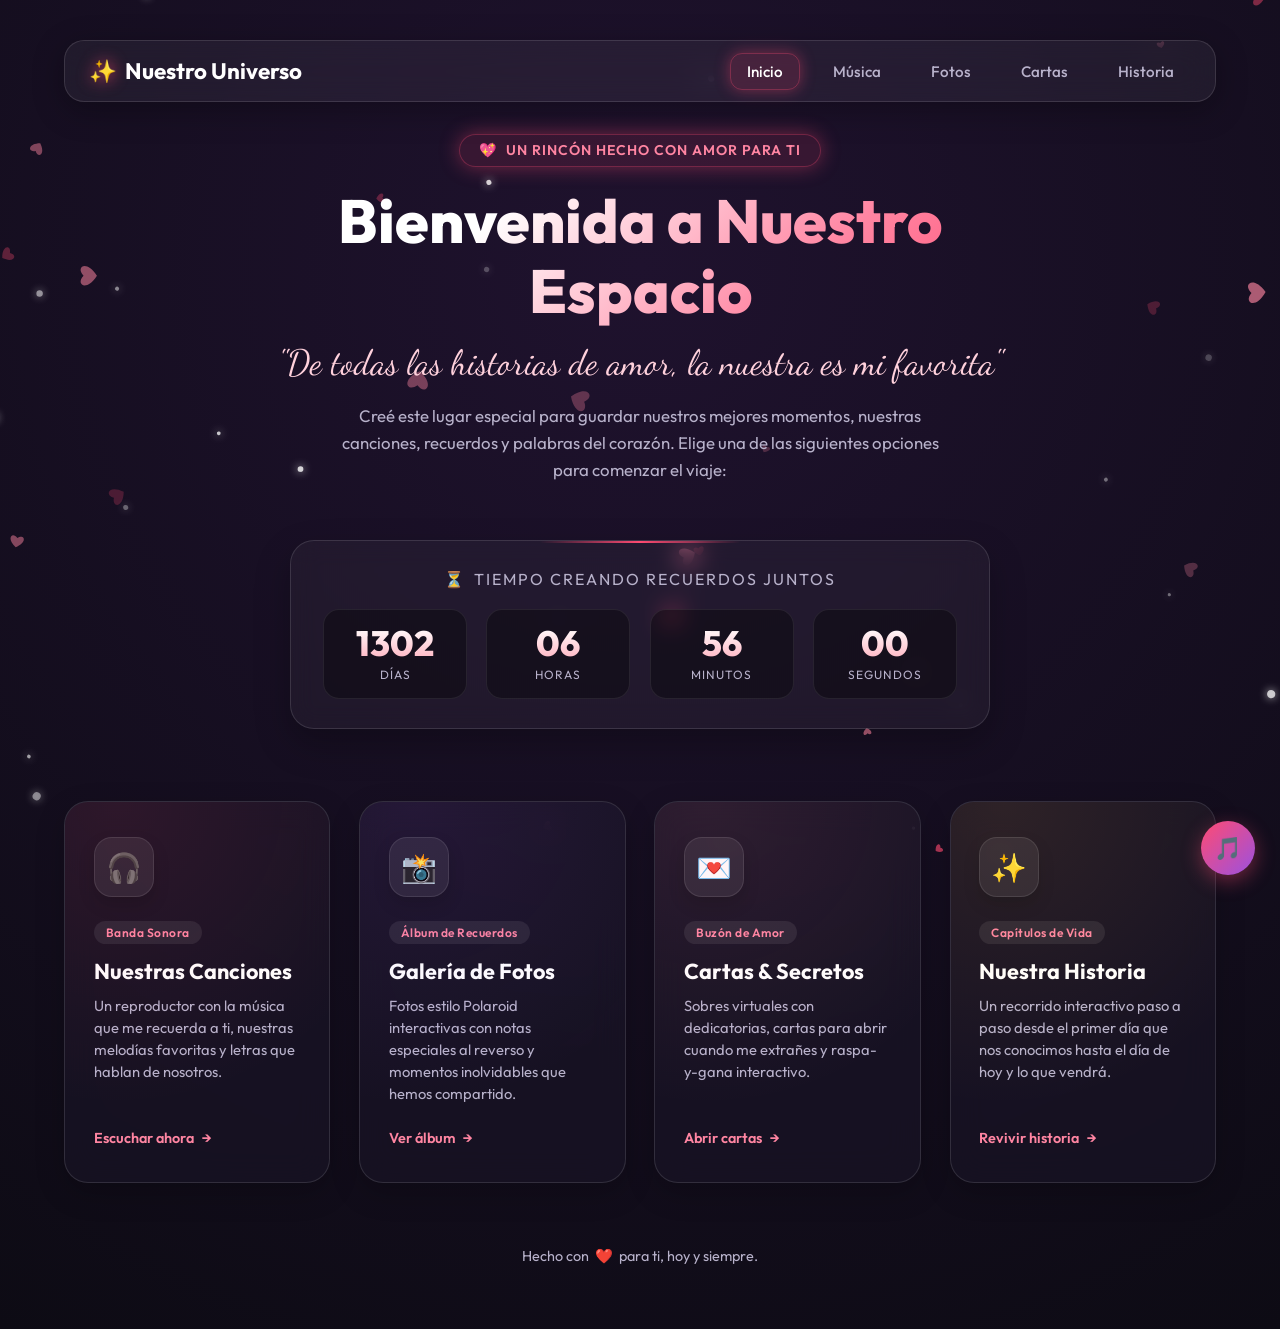
==== index.html @ cdb50e98 "Main" ====
<!DOCTYPE html>
<html lang="es">
<head>
  <meta charset="UTF-8">
  <meta name="viewport" content="width=device-width, initial-scale=1.0">
  <title>Para Mi Persona Favorita ❤️ | Nuestro Rincón Especial</title>
  <!-- Google Fonts -->
  <link rel="preconnect" href="https://fonts.googleapis.com">
  <link rel="preconnect" href="https://fonts.gstatic.com" crossorigin>
  <link href="https://fonts.googleapis.com/css2?family=Dancing+Script:wght@600;700&family=Outfit:wght@300;400;500;600;700;800&display=swap" rel="stylesheet">
  <!-- Estilos -->
  <link rel="stylesheet" href="styles.css">
</head>
<body>

  <!-- Canvas de fondo para animación de corazones y estrellas -->
  <canvas id="particles-canvas"></canvas>

  <!-- Audio de fondo opcional (Música romántica ambiental sin copyright) -->
  <audio id="bg-audio" loop src="https://cdn.pixabay.com/download/audio/2022/05/27/audio_1808fbf07a.mp3?filename=romantic-piano-112199.mp3"></audio>

  <!-- Botón flotante para música -->
  <button id="floating-audio-toggle" class="floating-music-btn" title="Reproducir música romántica">
    🎵
  </button>

  <div class="app-container">
    
    <!-- Barra de Navegación -->
    <header class="nav-header">
      <a href="index.html" class="logo">
        <span>✨</span> Nuestro Universo
      </a>
      <nav>
        <ul class="nav-links">
          <li><a href="index.html" class="nav-btn active">Inicio</a></li>
          <li><a href="musica.html" class="nav-btn">Música</a></li>
          <li><a href="galeria.html" class="nav-btn">Fotos</a></li>
          <li><a href="cartas.html" class="nav-btn">Cartas</a></li>
          <li><a href="timeline.html" class="nav-btn">Historia</a></li>
        </ul>
      </nav>
    </header>

    <!-- Sección de Bienvenida / Hero -->
    <section class="hero-section">
      <div class="badge-tag">
        <span>💖</span> Un rincón hecho con amor para ti
      </div>
      <h1 class="hero-title">Bienvenida a Nuestro Espacio</h1>
      <p class="hero-subtitle">"De todas las historias de amor, la nuestra es mi favorita"</p>
      <p class="hero-desc">
        Creé este lugar especial para guardar nuestros mejores momentos, nuestras canciones, recuerdos y palabras del corazón. Elige una de las siguientes opciones para comenzar el viaje:
      </p>
    </section>

    <!-- Contador de Amor -->
    <div class="love-counter-box">
      <div class="counter-header">
        <span>⏳</span> Tiempo creando recuerdos juntos
      </div>
      <div class="counter-grid">
        <div class="counter-item">
          <span class="counter-number" id="count-days">00</span>
          <span class="counter-label">Días</span>
        </div>
        <div class="counter-item">
          <span class="counter-number" id="count-hours">00</span>
          <span class="counter-label">Horas</span>
        </div>
        <div class="counter-item">
          <span class="counter-number" id="count-mins">00</span>
          <span class="counter-label">Minutos</span>
        </div>
        <div class="counter-item">
          <span class="counter-number" id="count-secs">00</span>
          <span class="counter-label">Segundos</span>
        </div>
      </div>
    </div>

    <!-- Menú Principal con 4 Opciones Novedosas -->
    <main class="options-grid">

      <!-- Opción 1: Canciones / Reproductor Musical -->
      <a href="musica.html" class="experience-card card-music">
        <div class="card-icon-wrapper">
          🎧
        </div>
        <span class="card-badge">Banda Sonora</span>
        <h2 class="card-title">Nuestras Canciones</h2>
        <p class="card-desc">
          Un reproductor con la música que me recuerda a ti, nuestras melodías favoritas y letras que hablan de nosotros.
        </p>
        <div class="card-action">
          <span>Escuchar ahora</span>
          <span>→</span>
        </div>
      </a>

      <!-- Opción 2: Galería de Fotos Interactiva -->
      <a href="galeria.html" class="experience-card card-gallery">
        <div class="card-icon-wrapper">
          📸
        </div>
        <span class="card-badge">Álbum de Recuerdos</span>
        <h2 class="card-title">Galería de Fotos</h2>
        <p class="card-desc">
          Fotos estilo Polaroid interactivas con notas especiales al reverso y momentos inolvidables que hemos compartido.
        </p>
        <div class="card-action">
          <span>Ver álbum</span>
          <span>→</span>
        </div>
      </a>

      <!-- Opción 3: Cartas y Mensajes Secretos -->
      <a href="cartas.html" class="experience-card card-letters">
        <div class="card-icon-wrapper">
          💌
        </div>
        <span class="card-badge">Buzón de Amor</span>
        <h2 class="card-title">Cartas & Secretos</h2>
        <p class="card-desc">
          Sobres virtuales con dedicatorias, cartas para abrir cuando me extrañes y raspa-y-gana interactivo.
        </p>
        <div class="card-action">
          <span>Abrir cartas</span>
          <span>→</span>
        </div>
      </a>

      <!-- Opción 4: Línea de Tiempo de Nuestra Historia -->
      <a href="timeline.html" class="experience-card card-story">
        <div class="card-icon-wrapper">
          ✨
        </div>
        <span class="card-badge">Capítulos de Vida</span>
        <h2 class="card-title">Nuestra Historia</h2>
        <p class="card-desc">
          Un recorrido interactivo paso a paso desde el primer día que nos conocimos hasta el día de hoy y lo que vendrá.
        </p>
        <div class="card-action">
          <span>Revivir historia</span>
          <span>→</span>
        </div>
      </a>

    </main>

    <!-- Pie de página -->
    <footer class="main-footer">
      <p>Hecho con <span class="heart-beat">❤️</span> para ti, hoy y siempre.</p>
    </footer>

  </div>

  <script src="script.js"></script>
</body>
</html>
---- styles.css ----
:root {
  --primary: #ff4b72;
  --primary-glow: rgba(255, 75, 114, 0.4);
  --secondary: #9b51e0;
  --secondary-glow: rgba(155, 81, 224, 0.3);
  --accent: #ff85a2;
  --bg-dark: #0d0b14;
  --bg-card: rgba(25, 20, 38, 0.7);
  --bg-card-hover: rgba(38, 30, 58, 0.85);
  --border-glass: rgba(255, 255, 255, 0.12);
  --border-glass-hover: rgba(255, 133, 162, 0.5);
  --text-main: #ffffff;
  --text-muted: #b8b2cb;
  --font-main: 'Outfit', -apple-system, BlinkMacSystemFont, 'Segoe UI', Roboto, sans-serif;
  --font-romantic: 'Dancing Script', cursive;
}

* {
  margin: 0;
  padding: 0;
  box-sizing: border-box;
}

body {
  font-family: var(--font-main);
  background: radial-gradient(circle at 50% 20%, #1f122e 0%, #0d0b14 100%);
  color: var(--text-main);
  min-height: 100vh;
  overflow-x: hidden;
  position: relative;
}

/* Canvas de fondo de partículas */
#particles-canvas {
  position: fixed;
  top: 0;
  left: 0;
  width: 100vw;
  height: 100vh;
  z-index: 0;
  pointer-events: none;
}

/* Contenedor Principal */
.app-container {
  position: relative;
  z-index: 1;
  width: 100%;
  max-width: 1200px;
  margin: 0 auto;
  padding: 2.5rem 1.5rem 4rem;
  display: flex;
  flex-direction: column;
  align-items: center;
}

/* Barra de Navegación */
.nav-header {
  width: 100%;
  display: flex;
  justify-content: space-between;
  align-items: center;
  padding: 1rem 1.5rem;
  margin-bottom: 2rem;
  background: rgba(255, 255, 255, 0.05);
  backdrop-filter: blur(16px);
  -webkit-backdrop-filter: blur(16px);
  border: 1px solid var(--border-glass);
  border-radius: 20px;
  box-shadow: 0 8px 32px rgba(0, 0, 0, 0.3);
}

.logo {
  font-size: 1.4rem;
  font-weight: 700;
  display: flex;
  align-items: center;
  gap: 0.5rem;
  text-decoration: none;
  color: #fff;
}

.logo span {
  color: var(--primary);
  filter: drop-shadow(0 0 8px var(--primary));
}

.nav-links {
  display: flex;
  gap: 1rem;
  list-style: none;
  align-items: center;
}

.nav-btn {
  text-decoration: none;
  color: var(--text-muted);
  font-size: 0.95rem;
  font-weight: 500;
  padding: 0.5rem 1rem;
  border-radius: 12px;
  transition: all 0.3s ease;
  border: 1px solid transparent;
}

.nav-btn:hover, .nav-btn.active {
  color: #fff;
  background: rgba(255, 75, 114, 0.15);
  border-color: rgba(255, 75, 114, 0.3);
  box-shadow: 0 0 15px var(--primary-glow);
}

/* Hero Section */
.hero-section {
  text-align: center;
  margin-bottom: 3.5rem;
  max-width: 800px;
  animation: fadeInDown 1s ease-out;
}

.badge-tag {
  display: inline-flex;
  align-items: center;
  gap: 0.5rem;
  padding: 0.4rem 1.2rem;
  border-radius: 50px;
  background: rgba(255, 75, 114, 0.12);
  border: 1px solid rgba(255, 75, 114, 0.3);
  color: var(--accent);
  font-size: 0.88rem;
  font-weight: 600;
  letter-spacing: 1px;
  text-transform: uppercase;
  margin-bottom: 1.2rem;
  box-shadow: 0 0 20px var(--primary-glow);
}

.hero-title {
  font-size: clamp(2.2rem, 5vw, 3.8rem);
  font-weight: 800;
  line-height: 1.15;
  margin-bottom: 1rem;
  background: linear-gradient(135deg, #ffffff 30%, #ff85a2 70%, #ff4b72 100%);
  -webkit-background-clip: text;
  -webkit-text-fill-color: transparent;
}

.hero-subtitle {
  font-family: var(--font-romantic);
  font-size: clamp(1.6rem, 3.5vw, 2.2rem);
  color: #ffd1dc;
  margin-bottom: 1.2rem;
}

.hero-desc {
  color: var(--text-muted);
  font-size: 1.05rem;
  line-height: 1.6;
  max-width: 620px;
  margin: 0 auto;
}

/* Contador de Amor */
.love-counter-box {
  background: rgba(255, 255, 255, 0.04);
  backdrop-filter: blur(12px);
  border: 1px solid var(--border-glass);
  border-radius: 24px;
  padding: 1.8rem 2rem;
  margin-bottom: 3.5rem;
  width: 100%;
  max-width: 700px;
  box-shadow: 0 15px 35px rgba(0, 0, 0, 0.25);
  display: flex;
  flex-direction: column;
  align-items: center;
  position: relative;
  overflow: hidden;
}

.love-counter-box::before {
  content: '';
  position: absolute;
  top: 0;
  left: 50%;
  transform: translateX(-50%);
  width: 200px;
  height: 2px;
  background: linear-gradient(90deg, transparent, var(--primary), transparent);
}

.counter-header {
  font-size: 1rem;
  color: var(--text-muted);
  text-transform: uppercase;
  letter-spacing: 2px;
  margin-bottom: 1.2rem;
  display: flex;
  align-items: center;
  gap: 0.5rem;
}

.counter-grid {
  display: grid;
  grid-template-columns: repeat(4, 1fr);
  gap: 1.2rem;
  width: 100%;
}

.counter-item {
  background: rgba(0, 0, 0, 0.35);
  border: 1px solid rgba(255, 255, 255, 0.08);
  border-radius: 16px;
  padding: 1rem 0.5rem;
  text-align: center;
  transition: transform 0.3s ease;
}

.counter-item:hover {
  transform: translateY(-3px);
  border-color: rgba(255, 75, 114, 0.4);
}

.counter-number {
  font-size: 2.2rem;
  font-weight: 800;
  color: #fff;
  display: block;
  line-height: 1;
  background: linear-gradient(to bottom, #ffffff, #ffb3c1);
  -webkit-background-clip: text;
  -webkit-text-fill-color: transparent;
}

.counter-label {
  font-size: 0.75rem;
  color: var(--text-muted);
  text-transform: uppercase;
  margin-top: 0.4rem;
  display: block;
  letter-spacing: 1px;
}

/* Tarjetas de Menú Interactivo (Opciones principales) */
.options-grid {
  display: grid;
  grid-template-columns: repeat(auto-fit, minmax(260px, 1fr));
  gap: 1.8rem;
  width: 100%;
  margin-top: 1rem;
}

.experience-card {
  position: relative;
  background: var(--bg-card);
  backdrop-filter: blur(16px);
  -webkit-backdrop-filter: blur(16px);
  border: 1px solid var(--border-glass);
  border-radius: 24px;
  padding: 2.2rem 1.8rem;
  text-decoration: none;
  color: inherit;
  display: flex;
  flex-direction: column;
  align-items: flex-start;
  transition: all 0.4s cubic-bezier(0.175, 0.885, 0.32, 1.275);
  overflow: hidden;
  box-shadow: 0 10px 30px rgba(0, 0, 0, 0.2);
}

.experience-card::before {
  content: '';
  position: absolute;
  top: 0;
  left: 0;
  right: 0;
  height: 100%;
  background: radial-gradient(circle at 20% 0%, var(--card-accent, rgba(255,75,114,0.15)), transparent 70%);
  opacity: 0.5;
  transition: opacity 0.4s ease;
  pointer-events: none;
}

.experience-card:hover {
  transform: translateY(-8px) scale(1.02);
  background: var(--bg-card-hover);
  border-color: var(--border-glass-hover);
  box-shadow: 0 20px 40px rgba(0, 0, 0, 0.4), 0 0 25px var(--card-glow, rgba(255, 75, 114, 0.2));
}

.experience-card:hover::before {
  opacity: 1;
}

.card-icon-wrapper {
  width: 60px;
  height: 60px;
  border-radius: 18px;
  background: rgba(255, 255, 255, 0.08);
  border: 1px solid rgba(255, 255, 255, 0.1);
  display: flex;
  align-items: center;
  justify-content: center;
  font-size: 1.8rem;
  margin-bottom: 1.5rem;
  box-shadow: 0 8px 16px rgba(0, 0, 0, 0.2);
  transition: transform 0.4s ease;
}

.experience-card:hover .card-icon-wrapper {
  transform: scale(1.15) rotate(6deg);
}

.card-badge {
  font-size: 0.75rem;
  padding: 0.25rem 0.75rem;
  border-radius: 20px;
  background: rgba(255, 255, 255, 0.08);
  color: var(--accent);
  font-weight: 600;
  letter-spacing: 0.5px;
  margin-bottom: 0.8rem;
}

.card-title {
  font-size: 1.35rem;
  font-weight: 700;
  color: #fff;
  margin-bottom: 0.6rem;
}

.card-desc {
  font-size: 0.92rem;
  color: var(--text-muted);
  line-height: 1.5;
  margin-bottom: 1.5rem;
  flex-grow: 1;
}

.card-action {
  display: flex;
  align-items: center;
  gap: 0.5rem;
  font-size: 0.9rem;
  font-weight: 600;
  color: var(--accent);
  transition: gap 0.3s ease;
}

.experience-card:hover .card-action {
  gap: 0.8rem;
  color: #fff;
}

/* Colores temáticos por tarjeta */
.card-music { --card-accent: rgba(255, 75, 114, 0.2); --card-glow: rgba(255, 75, 114, 0.3); }
.card-gallery { --card-accent: rgba(155, 81, 224, 0.2); --card-glow: rgba(155, 81, 224, 0.3); }
.card-letters { --card-accent: rgba(255, 133, 162, 0.2); --card-glow: rgba(255, 133, 162, 0.3); }
.card-story { --card-accent: rgba(255, 184, 76, 0.2); --card-glow: rgba(255, 184, 76, 0.3); }

/* Footer */
.main-footer {
  margin-top: 4rem;
  text-align: center;
  color: var(--text-muted);
  font-size: 0.9rem;
}

.main-footer p {
  display: flex;
  align-items: center;
  justify-content: center;
  gap: 0.4rem;
}

.heart-beat {
  color: var(--primary);
  display: inline-block;
  animation: pulse 1.2s infinite;
}

/* Modal / Botón de Música Flotante Global */
.floating-music-btn {
  position: fixed;
  bottom: 25px;
  right: 25px;
  width: 54px;
  height: 54px;
  border-radius: 50%;
  background: linear-gradient(135deg, var(--primary), var(--secondary));
  border: none;
  color: #fff;
  font-size: 1.4rem;
  cursor: pointer;
  box-shadow: 0 6px 20px rgba(255, 75, 114, 0.4);
  display: flex;
  align-items: center;
  justify-content: center;
  z-index: 100;
  transition: all 0.3s ease;
}

.floating-music-btn:hover {
  transform: scale(1.1) rotate(15deg);
}

.floating-music-btn.playing {
  animation: spinSlow 6s linear infinite;
}

/* Animaciones */
@keyframes fadeInDown {
  from {
    opacity: 0;
    transform: translateY(-20px);
  }
  to {
    opacity: 1;
    transform: translateY(0);
  }
}

@keyframes pulse {
  0% { transform: scale(1); }
  50% { transform: scale(1.3); }
  100% { transform: scale(1); }
}

@keyframes spinSlow {
  from { transform: rotate(0deg); }
  to { transform: rotate(360deg); }
}

/* Responsividad */
@media (max-width: 768px) {
  .counter-grid {
    grid-template-columns: repeat(2, 1fr);
  }
  .nav-header {
    flex-direction: column;
    gap: 1rem;
  }
  .nav-links {
    flex-wrap: wrap;
    justify-content: center;
  }
}
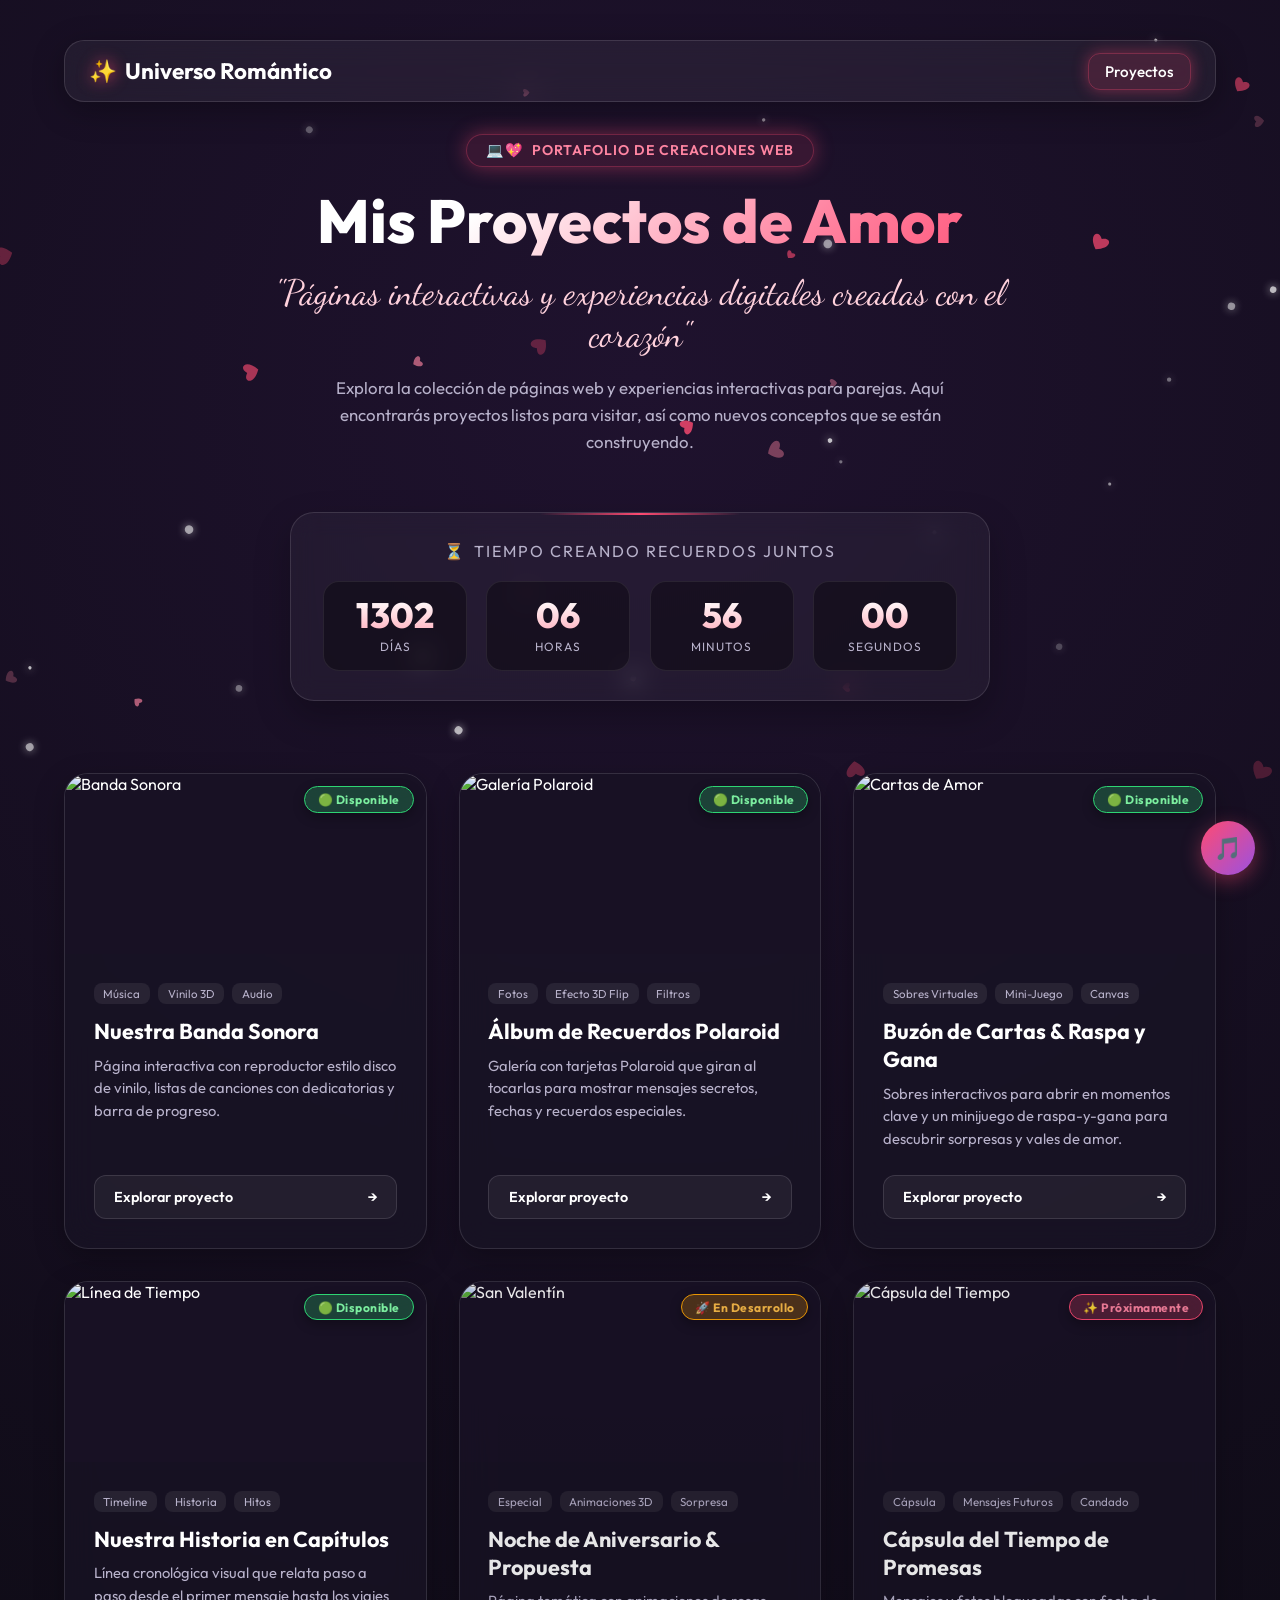
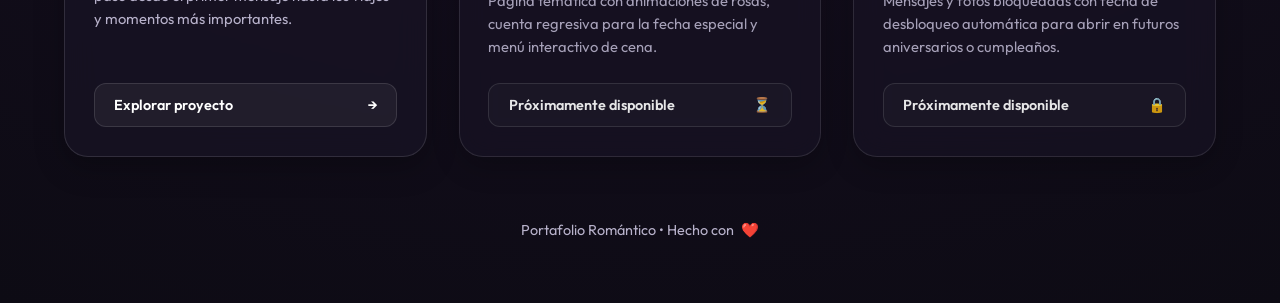
==== commit 35d56862: "V1" ====
--- a/index.html
+++ b/index.html
@@ -3,7 +3,7 @@
 <head>
   <meta charset="UTF-8">
   <meta name="viewport" content="width=device-width, initial-scale=1.0">
-  <title>Para Mi Persona Favorita ❤️ | Nuestro Rincón Especial</title>
+  <title>Mis Proyectos Románticos ✨ | Hub de Páginas de Amor</title>
   <!-- Google Fonts -->
   <link rel="preconnect" href="https://fonts.googleapis.com">
   <link rel="preconnect" href="https://fonts.gstatic.com" crossorigin>
@@ -16,7 +16,7 @@
   <!-- Canvas de fondo para animación de corazones y estrellas -->
   <canvas id="particles-canvas"></canvas>
 
-  <!-- Audio de fondo opcional (Música romántica ambiental sin copyright) -->
+  <!-- Audio de fondo opcional -->
   <audio id="bg-audio" loop src="https://cdn.pixabay.com/download/audio/2022/05/27/audio_1808fbf07a.mp3?filename=romantic-piano-112199.mp3"></audio>
 
   <!-- Botón flotante para música -->
@@ -29,15 +29,11 @@
     <!-- Barra de Navegación -->
     <header class="nav-header">
       <a href="index.html" class="logo">
-        <span>✨</span> Nuestro Universo
+        <span>✨</span> Universo Romántico
       </a>
       <nav>
         <ul class="nav-links">
-          <li><a href="index.html" class="nav-btn active">Inicio</a></li>
-          <li><a href="musica.html" class="nav-btn">Música</a></li>
-          <li><a href="galeria.html" class="nav-btn">Fotos</a></li>
-          <li><a href="cartas.html" class="nav-btn">Cartas</a></li>
-          <li><a href="timeline.html" class="nav-btn">Historia</a></li>
+          <li><a href="index.html" class="nav-btn active">Proyectos</a></li>
         </ul>
       </nav>
     </header>
@@ -45,16 +41,16 @@
     <!-- Sección de Bienvenida / Hero -->
     <section class="hero-section">
       <div class="badge-tag">
-        <span>💖</span> Un rincón hecho con amor para ti
-      </div>
-      <h1 class="hero-title">Bienvenida a Nuestro Espacio</h1>
-      <p class="hero-subtitle">"De todas las historias de amor, la nuestra es mi favorita"</p>
+        <span>💻💖</span> Portafolio de Creaciones Web
+      </div>
+      <h1 class="hero-title">Mis Proyectos de Amor</h1>
+      <p class="hero-subtitle">"Páginas interactivas y experiencias digitales creadas con el corazón"</p>
       <p class="hero-desc">
-        Creé este lugar especial para guardar nuestros mejores momentos, nuestras canciones, recuerdos y palabras del corazón. Elige una de las siguientes opciones para comenzar el viaje:
+        Explora la colección de páginas web y experiencias interactivas para parejas. Aquí encontrarás proyectos listos para visitar, así como nuevos conceptos que se están construyendo.
       </p>
     </section>
 
-    <!-- Contador de Amor -->
+    <!-- Contador de Amor Opcional -->
     <div class="love-counter-box">
       <div class="counter-header">
         <span>⏳</span> Tiempo creando recuerdos juntos
@@ -79,78 +75,152 @@
       </div>
     </div>
 
-    <!-- Menú Principal con 4 Opciones Novedosas -->
+    <!-- Grid de Proyectos Web Románticos -->
     <main class="options-grid">
 
-      <!-- Opción 1: Canciones / Reproductor Musical -->
-      <a href="musica.html" class="experience-card card-music">
-        <div class="card-icon-wrapper">
-          🎧
-        </div>
-        <span class="card-badge">Banda Sonora</span>
-        <h2 class="card-title">Nuestras Canciones</h2>
-        <p class="card-desc">
-          Un reproductor con la música que me recuerda a ti, nuestras melodías favoritas y letras que hablan de nosotros.
-        </p>
-        <div class="card-action">
-          <span>Escuchar ahora</span>
-          <span>→</span>
-        </div>
-      </a>
-
-      <!-- Opción 2: Galería de Fotos Interactiva -->
-      <a href="galeria.html" class="experience-card card-gallery">
-        <div class="card-icon-wrapper">
-          📸
-        </div>
-        <span class="card-badge">Álbum de Recuerdos</span>
-        <h2 class="card-title">Galería de Fotos</h2>
-        <p class="card-desc">
-          Fotos estilo Polaroid interactivas con notas especiales al reverso y momentos inolvidables que hemos compartido.
-        </p>
-        <div class="card-action">
-          <span>Ver álbum</span>
-          <span>→</span>
-        </div>
-      </a>
-
-      <!-- Opción 3: Cartas y Mensajes Secretos -->
-      <a href="cartas.html" class="experience-card card-letters">
-        <div class="card-icon-wrapper">
-          💌
-        </div>
-        <span class="card-badge">Buzón de Amor</span>
-        <h2 class="card-title">Cartas & Secretos</h2>
-        <p class="card-desc">
-          Sobres virtuales con dedicatorias, cartas para abrir cuando me extrañes y raspa-y-gana interactivo.
-        </p>
-        <div class="card-action">
-          <span>Abrir cartas</span>
-          <span>→</span>
-        </div>
-      </a>
-
-      <!-- Opción 4: Línea de Tiempo de Nuestra Historia -->
-      <a href="timeline.html" class="experience-card card-story">
-        <div class="card-icon-wrapper">
-          ✨
-        </div>
-        <span class="card-badge">Capítulos de Vida</span>
-        <h2 class="card-title">Nuestra Historia</h2>
-        <p class="card-desc">
-          Un recorrido interactivo paso a paso desde el primer día que nos conocimos hasta el día de hoy y lo que vendrá.
-        </p>
-        <div class="card-action">
-          <span>Revivir historia</span>
-          <span>→</span>
-        </div>
-      </a>
+      <!-- Proyecto 1: Música & Reproductor -->
+      <a href="musica.html" class="project-card">
+        <div class="project-thumb-box">
+          <img src="https://images.unsplash.com/photo-1518199266791-5375a83190b7?w=600&auto=format&fit=crop" alt="Banda Sonora">
+          <span class="project-badge-status status-live">🟢 Disponible</span>
+        </div>
+        <div class="project-content">
+          <div class="project-tags">
+            <span class="p-tag">Música</span>
+            <span class="p-tag">Vinilo 3D</span>
+            <span class="p-tag">Audio</span>
+          </div>
+          <h2 class="project-title">Nuestra Banda Sonora</h2>
+          <p class="project-desc">
+            Página interactiva con reproductor estilo disco de vinilo, listas de canciones con dedicatorias y barra de progreso.
+          </p>
+          <div class="project-btn">
+            <span>Explorar proyecto</span>
+            <span>→</span>
+          </div>
+        </div>
+      </a>
+
+      <!-- Proyecto 2: Galería Polaroid -->
+      <a href="galeria.html" class="project-card">
+        <div class="project-thumb-box">
+          <img src="https://images.unsplash.com/photo-1516589178581-6cd7833ae3b2?w=600&auto=format&fit=crop" alt="Galería Polaroid">
+          <span class="project-badge-status status-live">🟢 Disponible</span>
+        </div>
+        <div class="project-content">
+          <div class="project-tags">
+            <span class="p-tag">Fotos</span>
+            <span class="p-tag">Efecto 3D Flip</span>
+            <span class="p-tag">Filtros</span>
+          </div>
+          <h2 class="project-title">Álbum de Recuerdos Polaroid</h2>
+          <p class="project-desc">
+            Galería con tarjetas Polaroid que giran al tocarlas para mostrar mensajes secretos, fechas y recuerdos especiales.
+          </p>
+          <div class="project-btn">
+            <span>Explorar proyecto</span>
+            <span>→</span>
+          </div>
+        </div>
+      </a>
+
+      <!-- Proyecto 3: Cartas & Raspa y Gana -->
+      <a href="cartas.html" class="project-card">
+        <div class="project-thumb-box">
+          <img src="https://images.unsplash.com/photo-1534447677768-be436bb09401?w=600&auto=format&fit=crop" alt="Cartas de Amor">
+          <span class="project-badge-status status-live">🟢 Disponible</span>
+        </div>
+        <div class="project-content">
+          <div class="project-tags">
+            <span class="p-tag">Sobres Virtuales</span>
+            <span class="p-tag">Mini-Juego</span>
+            <span class="p-tag">Canvas</span>
+          </div>
+          <h2 class="project-title">Buzón de Cartas & Raspa y Gana</h2>
+          <p class="project-desc">
+            Sobres interactivos para abrir en momentos clave y un minijuego de raspa-y-gana para descubrir sorpresas y vales de amor.
+          </p>
+          <div class="project-btn">
+            <span>Explorar proyecto</span>
+            <span>→</span>
+          </div>
+        </div>
+      </a>
+
+      <!-- Proyecto 4: Línea de Tiempo -->
+      <a href="timeline.html" class="project-card">
+        <div class="project-thumb-box">
+          <img src="https://images.unsplash.com/photo-1515934751635-c81c6bc9a2d8?w=600&auto=format&fit=crop" alt="Línea de Tiempo">
+          <span class="project-badge-status status-live">🟢 Disponible</span>
+        </div>
+        <div class="project-content">
+          <div class="project-tags">
+            <span class="p-tag">Timeline</span>
+            <span class="p-tag">Historia</span>
+            <span class="p-tag">Hitos</span>
+          </div>
+          <h2 class="project-title">Nuestra Historia en Capítulos</h2>
+          <p class="project-desc">
+            Línea cronológica visual que relata paso a paso desde el primer mensaje hasta los viajes y momentos más importantes.
+          </p>
+          <div class="project-btn">
+            <span>Explorar proyecto</span>
+            <span>→</span>
+          </div>
+        </div>
+      </a>
+
+      <!-- Proyecto 5 (Próximamente): Propuesta / San Valentín 3D -->
+      <div class="project-card" style="opacity: 0.9;">
+        <div class="project-thumb-box">
+          <img src="https://images.unsplash.com/photo-1511285560929-80b456fea0bc?w=600&auto=format&fit=crop" alt="San Valentín">
+          <span class="project-badge-status status-dev">🚀 En Desarrollo</span>
+        </div>
+        <div class="project-content">
+          <div class="project-tags">
+            <span class="p-tag">Especial</span>
+            <span class="p-tag">Animaciones 3D</span>
+            <span class="p-tag">Sorpresa</span>
+          </div>
+          <h2 class="project-title">Noche de Aniversario & Propuesta</h2>
+          <p class="project-desc">
+            Página temática con animaciones de rosas, cuenta regresiva para la fecha especial y menú interactivo de cena.
+          </p>
+          <div class="project-btn" style="background: rgba(255,255,255,0.03); cursor: default;">
+            <span>Próximamente disponible</span>
+            <span>⏳</span>
+          </div>
+        </div>
+      </div>
+
+      <!-- Proyecto 6 (Próximamente): Cápsula del Tiempo Digital -->
+      <div class="project-card" style="opacity: 0.9;">
+        <div class="project-thumb-box">
+          <img src="https://images.unsplash.com/photo-1519741497674-611481863552?w=600&auto=format&fit=crop" alt="Cápsula del Tiempo">
+          <span class="project-badge-status status-soon">✨ Próximamente</span>
+        </div>
+        <div class="project-content">
+          <div class="project-tags">
+            <span class="p-tag">Cápsula</span>
+            <span class="p-tag">Mensajes Futuros</span>
+            <span class="p-tag">Candado</span>
+          </div>
+          <h2 class="project-title">Cápsula del Tiempo de Promesas</h2>
+          <p class="project-desc">
+            Mensajes y fotos bloqueadas con fecha de desbloqueo automática para abrir en futuros aniversarios o cumpleaños.
+          </p>
+          <div class="project-btn" style="background: rgba(255,255,255,0.03); cursor: default;">
+            <span>Próximamente disponible</span>
+            <span>🔒</span>
+          </div>
+        </div>
+      </div>
 
     </main>
 
     <!-- Pie de página -->
     <footer class="main-footer">
-      <p>Hecho con <span class="heart-beat">❤️</span> para ti, hoy y siempre.</p>
+      <p>Portafolio Romántico • Hecho con <span class="heart-beat">❤️</span></p>
     </footer>
 
   </div>
--- a/styles.css
+++ b/styles.css
@@ -241,115 +241,144 @@
   letter-spacing: 1px;
 }
 
-/* Tarjetas de Menú Interactivo (Opciones principales) */
+/* Grid de Proyectos */
 .options-grid {
   display: grid;
-  grid-template-columns: repeat(auto-fit, minmax(260px, 1fr));
-  gap: 1.8rem;
+  grid-template-columns: repeat(auto-fit, minmax(320px, 1fr));
+  gap: 2rem;
   width: 100%;
   margin-top: 1rem;
 }
 
-.experience-card {
+.project-card {
   position: relative;
   background: var(--bg-card);
   backdrop-filter: blur(16px);
   -webkit-backdrop-filter: blur(16px);
   border: 1px solid var(--border-glass);
   border-radius: 24px;
-  padding: 2.2rem 1.8rem;
+  overflow: hidden;
   text-decoration: none;
   color: inherit;
   display: flex;
   flex-direction: column;
-  align-items: flex-start;
   transition: all 0.4s cubic-bezier(0.175, 0.885, 0.32, 1.275);
-  overflow: hidden;
-  box-shadow: 0 10px 30px rgba(0, 0, 0, 0.2);
-}
-
-.experience-card::before {
-  content: '';
-  position: absolute;
-  top: 0;
-  left: 0;
-  right: 0;
-  height: 100%;
-  background: radial-gradient(circle at 20% 0%, var(--card-accent, rgba(255,75,114,0.15)), transparent 70%);
-  opacity: 0.5;
-  transition: opacity 0.4s ease;
-  pointer-events: none;
-}
-
-.experience-card:hover {
+  box-shadow: 0 10px 30px rgba(0, 0, 0, 0.25);
+}
+
+.project-card:hover {
   transform: translateY(-8px) scale(1.02);
   background: var(--bg-card-hover);
   border-color: var(--border-glass-hover);
-  box-shadow: 0 20px 40px rgba(0, 0, 0, 0.4), 0 0 25px var(--card-glow, rgba(255, 75, 114, 0.2));
-}
-
-.experience-card:hover::before {
-  opacity: 1;
-}
-
-.card-icon-wrapper {
-  width: 60px;
-  height: 60px;
-  border-radius: 18px;
-  background: rgba(255, 255, 255, 0.08);
-  border: 1px solid rgba(255, 255, 255, 0.1);
-  display: flex;
-  align-items: center;
-  justify-content: center;
-  font-size: 1.8rem;
-  margin-bottom: 1.5rem;
-  box-shadow: 0 8px 16px rgba(0, 0, 0, 0.2);
-  transition: transform 0.4s ease;
-}
-
-.experience-card:hover .card-icon-wrapper {
-  transform: scale(1.15) rotate(6deg);
-}
-
-.card-badge {
+  box-shadow: 0 20px 45px rgba(0, 0, 0, 0.45), 0 0 30px var(--card-glow, rgba(255, 75, 114, 0.3));
+}
+
+.project-thumb-box {
+  width: 100%;
+  height: 180px;
+  position: relative;
+  overflow: hidden;
+  background: #181124;
+}
+
+.project-thumb-box img {
+  width: 100%;
+  height: 100%;
+  object-fit: cover;
+  transition: transform 0.5s ease;
+}
+
+.project-card:hover .project-thumb-box img {
+  transform: scale(1.08);
+}
+
+.project-badge-status {
+  position: absolute;
+  top: 12px;
+  right: 12px;
+  padding: 0.3rem 0.8rem;
+  border-radius: 20px;
   font-size: 0.75rem;
-  padding: 0.25rem 0.75rem;
-  border-radius: 20px;
-  background: rgba(255, 255, 255, 0.08);
-  color: var(--accent);
-  font-weight: 600;
+  font-weight: 700;
   letter-spacing: 0.5px;
+  backdrop-filter: blur(8px);
+  box-shadow: 0 4px 12px rgba(0,0,0,0.3);
+}
+
+.status-live {
+  background: rgba(46, 213, 115, 0.25);
+  border: 1px solid #2ed573;
+  color: #7bed9f;
+}
+
+.status-dev {
+  background: rgba(255, 165, 2, 0.25);
+  border: 1px solid #ffa502;
+  color: #ffc048;
+}
+
+.status-soon {
+  background: rgba(255, 75, 114, 0.25);
+  border: 1px solid var(--primary);
+  color: #ff85a2;
+}
+
+.project-content {
+  padding: 1.8rem;
+  display: flex;
+  flex-direction: column;
+  flex-grow: 1;
+}
+
+.project-tags {
+  display: flex;
+  gap: 0.5rem;
+  flex-wrap: wrap;
   margin-bottom: 0.8rem;
 }
 
-.card-title {
+.p-tag {
+  font-size: 0.72rem;
+  background: rgba(255, 255, 255, 0.07);
+  padding: 0.2rem 0.6rem;
+  border-radius: 8px;
+  color: var(--text-muted);
+}
+
+.project-title {
   font-size: 1.35rem;
   font-weight: 700;
   color: #fff;
   margin-bottom: 0.6rem;
 }
 
-.card-desc {
+.project-desc {
   font-size: 0.92rem;
   color: var(--text-muted);
-  line-height: 1.5;
+  line-height: 1.55;
   margin-bottom: 1.5rem;
   flex-grow: 1;
 }
 
-.card-action {
-  display: flex;
-  align-items: center;
-  gap: 0.5rem;
+.project-btn {
+  display: inline-flex;
+  align-items: center;
+  justify-content: space-between;
+  width: 100%;
+  padding: 0.75rem 1.2rem;
+  background: rgba(255, 255, 255, 0.05);
+  border: 1px solid var(--border-glass);
+  border-radius: 12px;
   font-size: 0.9rem;
   font-weight: 600;
-  color: var(--accent);
-  transition: gap 0.3s ease;
-}
-
-.experience-card:hover .card-action {
-  gap: 0.8rem;
-  color: #fff;
+  color: #fff;
+  transition: all 0.3s ease;
+}
+
+.project-card:hover .project-btn {
+  background: linear-gradient(135deg, var(--primary), var(--secondary));
+  border-color: transparent;
+  box-shadow: 0 4px 15px var(--primary-glow);
 }
 
 /* Colores temáticos por tarjeta */
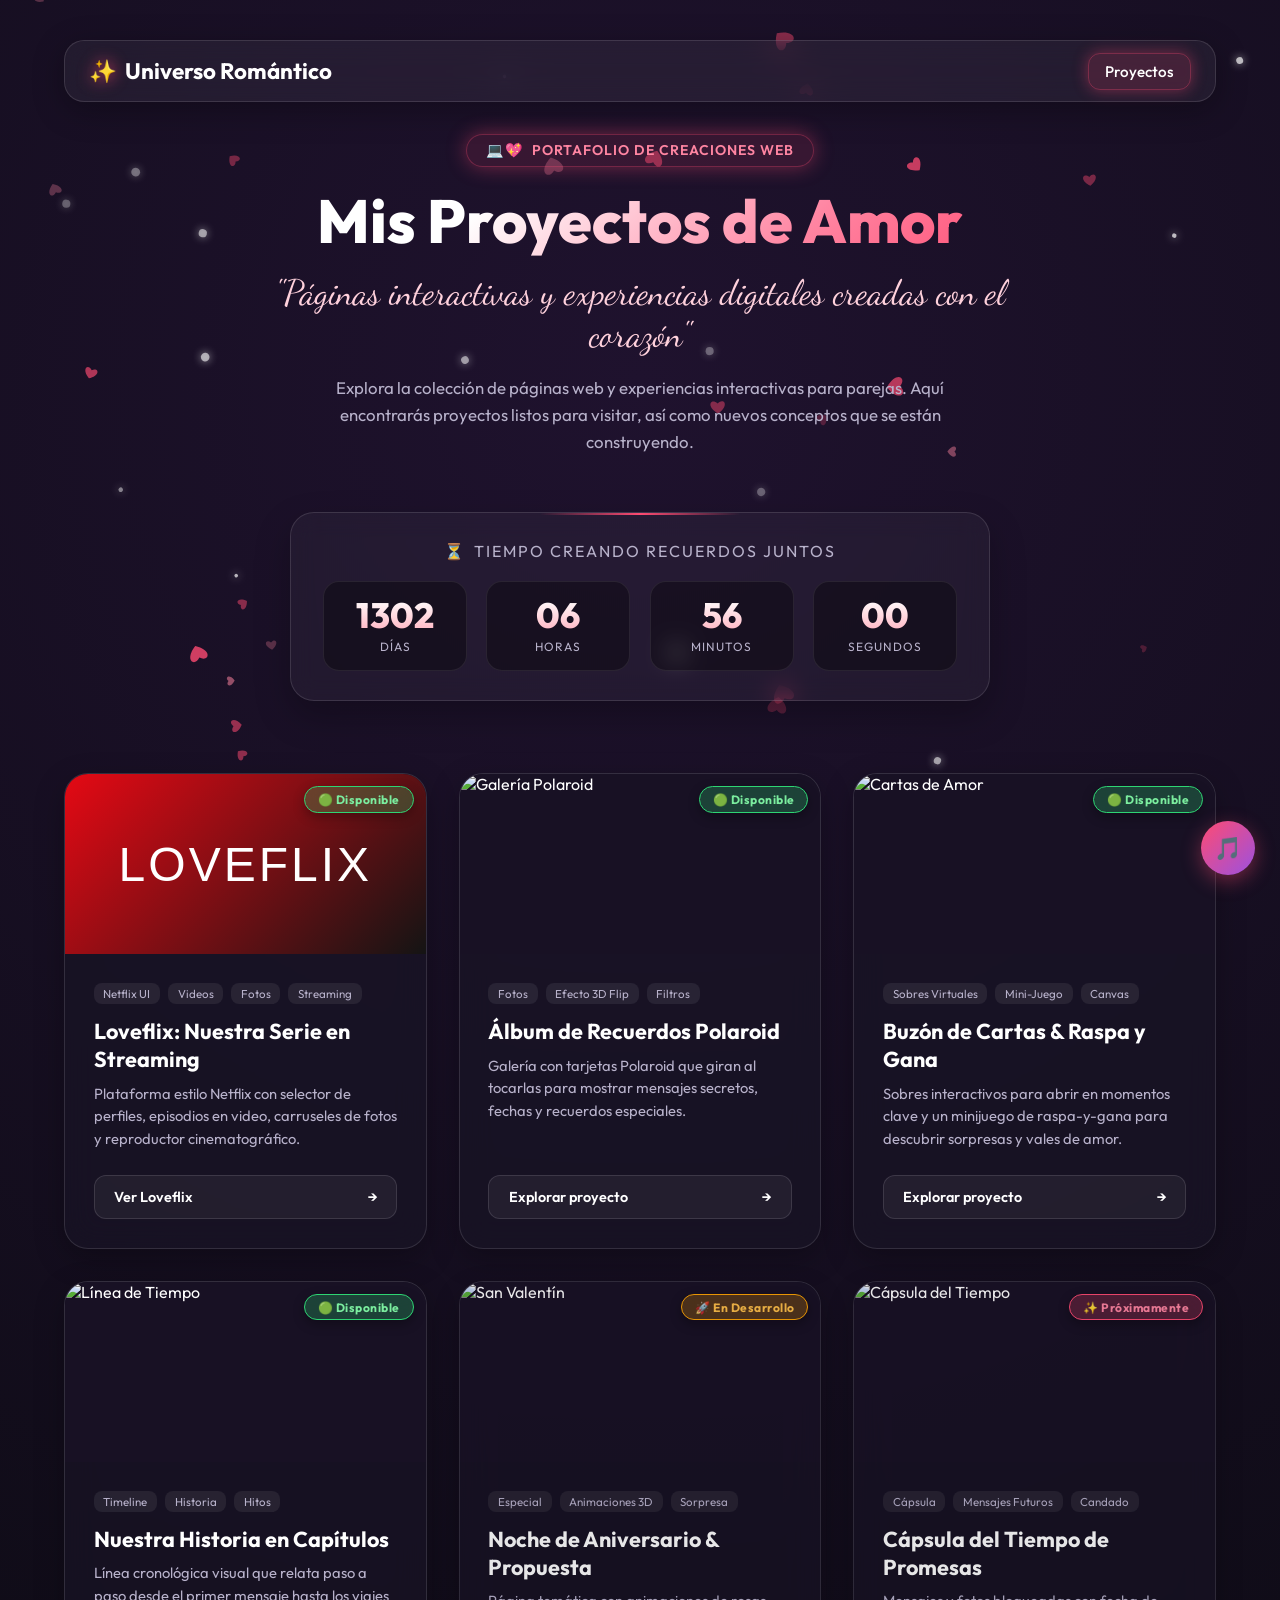
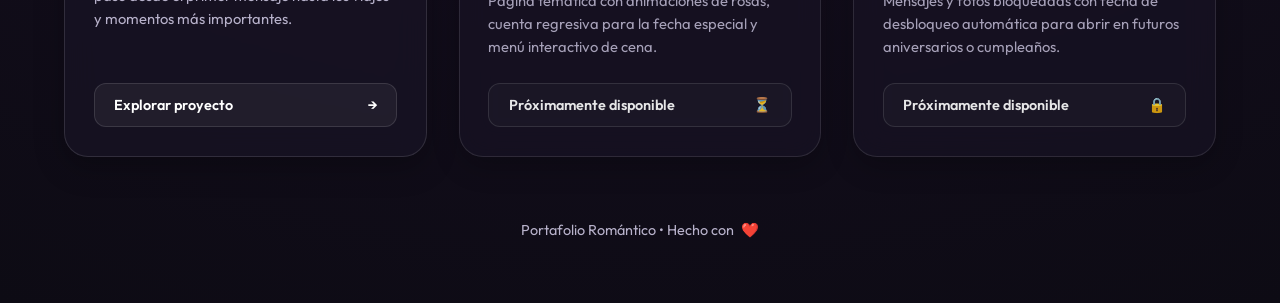
==== commit 9b48f6cd: "V2" ====
--- a/index.html
+++ b/index.html
@@ -78,24 +78,27 @@
     <!-- Grid de Proyectos Web Románticos -->
     <main class="options-grid">
 
-      <!-- Proyecto 1: Música & Reproductor -->
-      <a href="musica.html" class="project-card">
-        <div class="project-thumb-box">
-          <img src="https://images.unsplash.com/photo-1518199266791-5375a83190b7?w=600&auto=format&fit=crop" alt="Banda Sonora">
-          <span class="project-badge-status status-live">🟢 Disponible</span>
-        </div>
-        <div class="project-content">
-          <div class="project-tags">
-            <span class="p-tag">Música</span>
-            <span class="p-tag">Vinilo 3D</span>
-            <span class="p-tag">Audio</span>
-          </div>
-          <h2 class="project-title">Nuestra Banda Sonora</h2>
-          <p class="project-desc">
-            Página interactiva con reproductor estilo disco de vinilo, listas de canciones con dedicatorias y barra de progreso.
-          </p>
-          <div class="project-btn">
-            <span>Explorar proyecto</span>
+      <!-- Proyecto 1: Netflix de Pareja (Loveflix) -->
+      <a href="Loveflix/loveflix.html" class="project-card">
+        <div class="project-thumb-box">
+          <div style="width:100%; height:100%; background: linear-gradient(135deg, #E50914, #141414); display:flex; align-items:center; justify-content:center; font-family:'Bebas Neue', cursive, sans-serif; font-size:3rem; color:#fff; letter-spacing:3px;">
+            LOVEFLIX
+          </div>
+          <span class="project-badge-status status-live">🟢 Disponible</span>
+        </div>
+        <div class="project-content">
+          <div class="project-tags">
+            <span class="p-tag">Netflix UI</span>
+            <span class="p-tag">Videos</span>
+            <span class="p-tag">Fotos</span>
+            <span class="p-tag">Streaming</span>
+          </div>
+          <h2 class="project-title">Loveflix: Nuestra Serie en Streaming</h2>
+          <p class="project-desc">
+            Plataforma estilo Netflix con selector de perfiles, episodios en video, carruseles de fotos y reproductor cinematográfico.
+          </p>
+          <div class="project-btn">
+            <span>Ver Loveflix</span>
             <span>→</span>
           </div>
         </div>
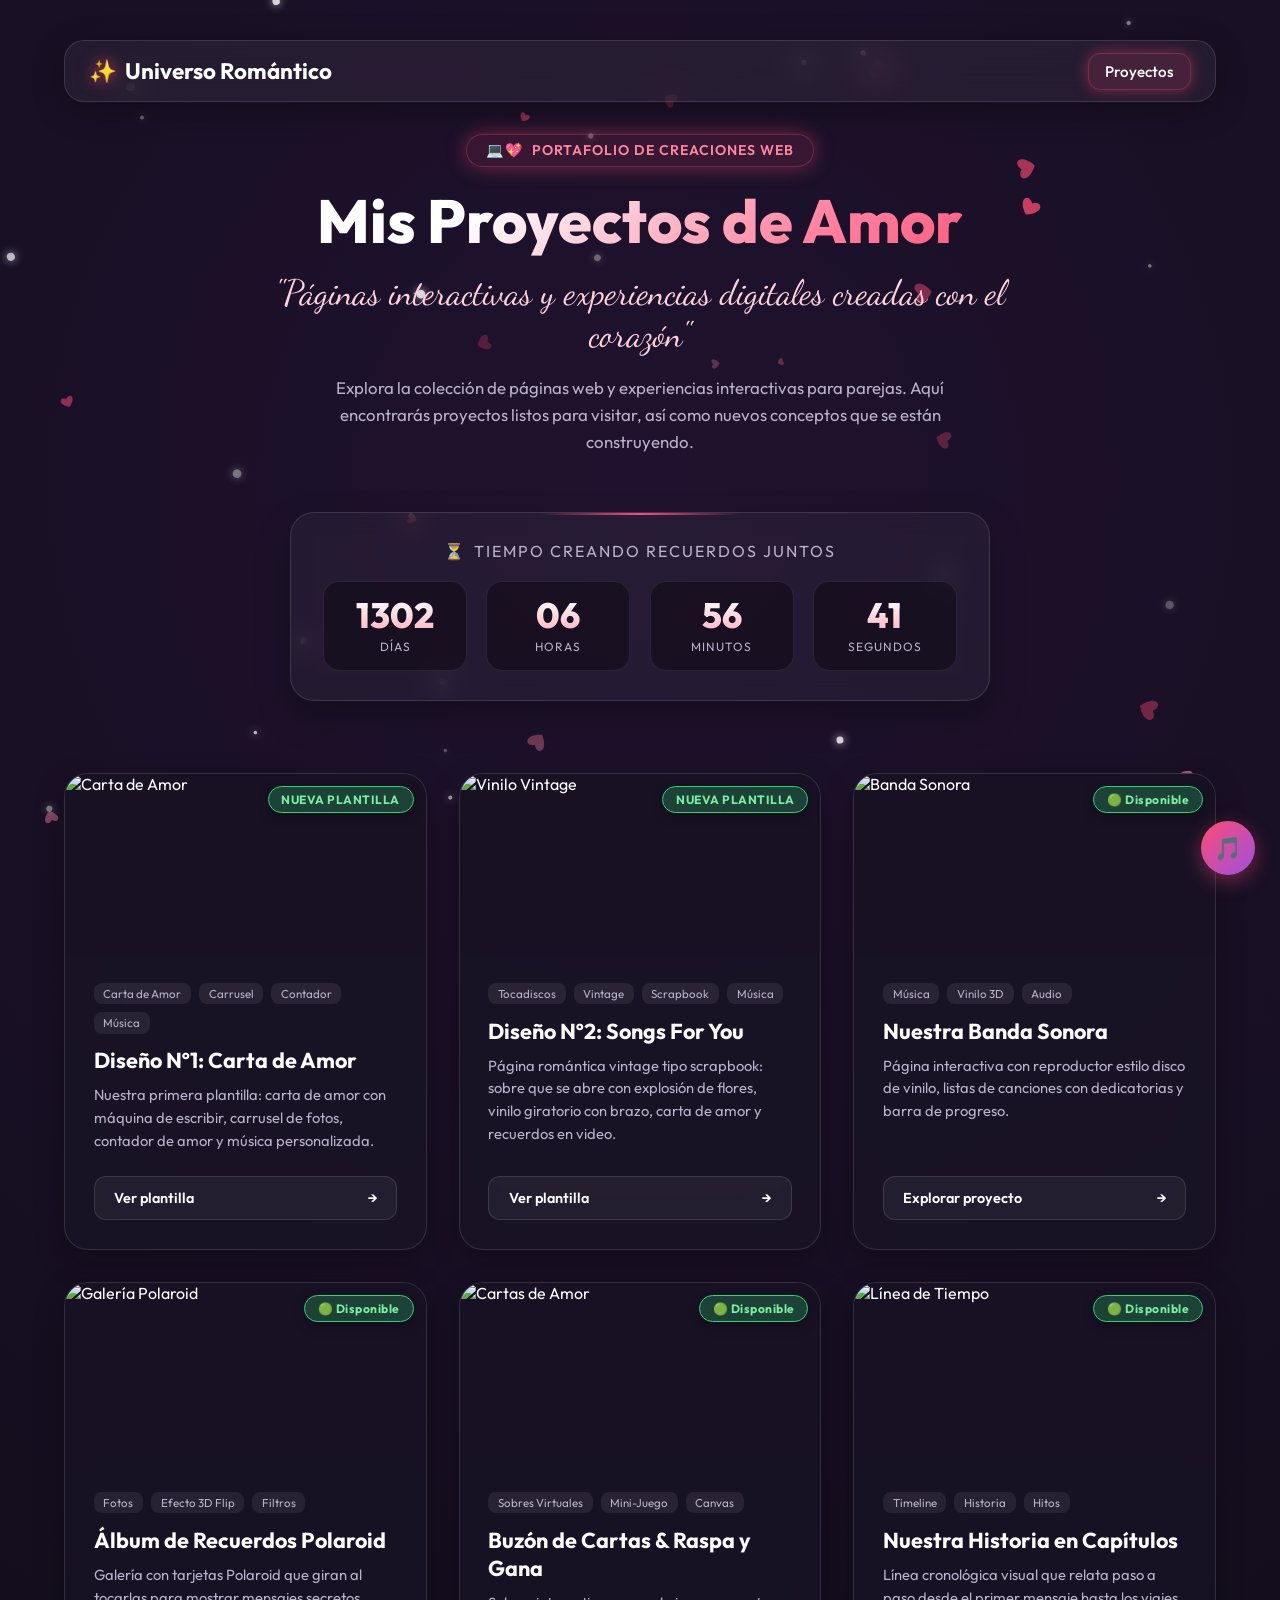
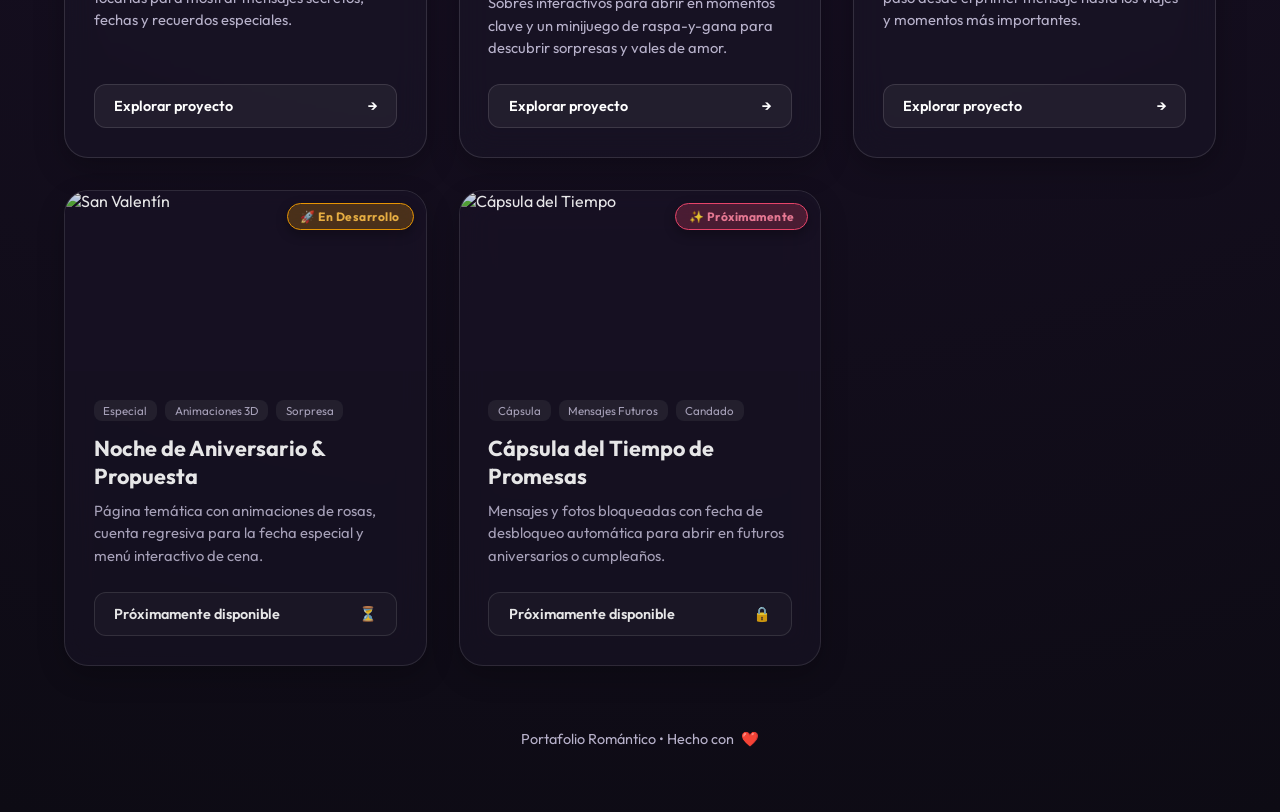
==== commit 02b93115: "Pagina 2" ====
--- a/index.html
+++ b/index.html
@@ -9,7 +9,7 @@
   <link rel="preconnect" href="https://fonts.gstatic.com" crossorigin>
   <link href="https://fonts.googleapis.com/css2?family=Dancing+Script:wght@600;700&family=Outfit:wght@300;400;500;600;700;800&display=swap" rel="stylesheet">
   <!-- Estilos -->
-  <link rel="stylesheet" href="styles.css">
+  <link rel="stylesheet" href="assets/css/styles.css">
 </head>
 <body>
 
@@ -78,34 +78,75 @@
     <!-- Grid de Proyectos Web Románticos -->
     <main class="options-grid">
 
-      <!-- Proyecto 1: Netflix de Pareja (Loveflix) -->
-      <a href="Loveflix/loveflix.html" class="project-card">
-        <div class="project-thumb-box">
-          <div style="width:100%; height:100%; background: linear-gradient(135deg, #E50914, #141414); display:flex; align-items:center; justify-content:center; font-family:'Bebas Neue', cursive, sans-serif; font-size:3rem; color:#fff; letter-spacing:3px;">
-            LOVEFLIX
-          </div>
-          <span class="project-badge-status status-live">🟢 Disponible</span>
-        </div>
-        <div class="project-content">
-          <div class="project-tags">
-            <span class="p-tag">Netflix UI</span>
-            <span class="p-tag">Videos</span>
-            <span class="p-tag">Fotos</span>
-            <span class="p-tag">Streaming</span>
-          </div>
-          <h2 class="project-title">Loveflix: Nuestra Serie en Streaming</h2>
-          <p class="project-desc">
-            Plataforma estilo Netflix con selector de perfiles, episodios en video, carruseles de fotos y reproductor cinematográfico.
-          </p>
-          <div class="project-btn">
-            <span>Ver Loveflix</span>
+      <!-- Plantilla 1: Carta de Amor (NUEVO) -->
+      <a href="plantillas/carta-de-amor/index.html" class="project-card">
+        <div class="project-thumb-box">
+          <img src="https://images.unsplash.com/photo-1518199266791-5375a83190b7?w=600&auto=format&fit=crop" alt="Carta de Amor">
+          <span class="project-badge-status status-live">NUEVA PLANTILLA</span>
+        </div>
+        <div class="project-content">
+          <div class="project-tags">
+            <span class="p-tag">Carta de Amor</span>
+            <span class="p-tag">Carrusel</span>
+            <span class="p-tag">Contador</span>
+            <span class="p-tag">Música</span>
+          </div>
+          <h2 class="project-title">Diseño Nº1: Carta de Amor</h2>
+          <p class="project-desc">Nuestra primera plantilla: carta de amor con máquina de escribir, carrusel de fotos, contador de amor y música personalizada.</p>
+          <div class="project-btn">
+            <span>Ver plantilla</span>
+            <span>&#8594;</span>
+          </div>
+        </div>
+      </a>
+
+      <!-- Plantilla 2: Vinilo Vintage -->
+      <a href="plantillas/vinilo-vintage/index.html" class="project-card">
+        <div class="project-thumb-box">
+          <img src="https://images.unsplash.com/photo-1483412033650-1015ddeb83d1?w=600&auto=format&fit=crop" alt="Vinilo Vintage">
+          <span class="project-badge-status status-live">NUEVA PLANTILLA</span>
+        </div>
+        <div class="project-content">
+          <div class="project-tags">
+            <span class="p-tag">Tocadiscos</span>
+            <span class="p-tag">Vintage</span>
+            <span class="p-tag">Scrapbook</span>
+            <span class="p-tag">Música</span>
+          </div>
+          <h2 class="project-title">Diseño Nº2: Songs For You</h2>
+          <p class="project-desc">Página romántica vintage tipo scrapbook: sobre que se abre con explosión de flores, vinilo giratorio con brazo, carta de amor y recuerdos en video.</p>
+          <div class="project-btn">
+            <span>Ver plantilla</span>
+            <span>&#8594;</span>
+          </div>
+        </div>
+      </a>
+
+      <!-- Proyecto 1: Música & Reproductor -->
+      <a href="proyectos/musica.html" class="project-card">
+        <div class="project-thumb-box">
+          <img src="https://images.unsplash.com/photo-1518199266791-5375a83190b7?w=600&auto=format&fit=crop" alt="Banda Sonora">
+          <span class="project-badge-status status-live">🟢 Disponible</span>
+        </div>
+        <div class="project-content">
+          <div class="project-tags">
+            <span class="p-tag">Música</span>
+            <span class="p-tag">Vinilo 3D</span>
+            <span class="p-tag">Audio</span>
+          </div>
+          <h2 class="project-title">Nuestra Banda Sonora</h2>
+          <p class="project-desc">
+            Página interactiva con reproductor estilo disco de vinilo, listas de canciones con dedicatorias y barra de progreso.
+          </p>
+          <div class="project-btn">
+            <span>Explorar proyecto</span>
             <span>→</span>
           </div>
         </div>
       </a>
 
       <!-- Proyecto 2: Galería Polaroid -->
-      <a href="galeria.html" class="project-card">
+      <a href="proyectos/galeria.html" class="project-card">
         <div class="project-thumb-box">
           <img src="https://images.unsplash.com/photo-1516589178581-6cd7833ae3b2?w=600&auto=format&fit=crop" alt="Galería Polaroid">
           <span class="project-badge-status status-live">🟢 Disponible</span>
@@ -128,7 +169,7 @@
       </a>
 
       <!-- Proyecto 3: Cartas & Raspa y Gana -->
-      <a href="cartas.html" class="project-card">
+      <a href="proyectos/cartas.html" class="project-card">
         <div class="project-thumb-box">
           <img src="https://images.unsplash.com/photo-1534447677768-be436bb09401?w=600&auto=format&fit=crop" alt="Cartas de Amor">
           <span class="project-badge-status status-live">🟢 Disponible</span>
@@ -151,7 +192,7 @@
       </a>
 
       <!-- Proyecto 4: Línea de Tiempo -->
-      <a href="timeline.html" class="project-card">
+      <a href="proyectos/timeline.html" class="project-card">
         <div class="project-thumb-box">
           <img src="https://images.unsplash.com/photo-1515934751635-c81c6bc9a2d8?w=600&auto=format&fit=crop" alt="Línea de Tiempo">
           <span class="project-badge-status status-live">🟢 Disponible</span>
@@ -228,6 +269,6 @@
 
   </div>
 
-  <script src="script.js"></script>
+  <script src="assets/js/script.js"></script>
 </body>
 </html>
--- a/assets/css/styles.css
+++ b/assets/css/styles.css
@@ -0,0 +1,476 @@
+:root {
+  --primary: #ff4b72;
+  --primary-glow: rgba(255, 75, 114, 0.4);
+  --secondary: #9b51e0;
+  --secondary-glow: rgba(155, 81, 224, 0.3);
+  --accent: #ff85a2;
+  --bg-dark: #0d0b14;
+  --bg-card: rgba(25, 20, 38, 0.7);
+  --bg-card-hover: rgba(38, 30, 58, 0.85);
+  --border-glass: rgba(255, 255, 255, 0.12);
+  --border-glass-hover: rgba(255, 133, 162, 0.5);
+  --text-main: #ffffff;
+  --text-muted: #b8b2cb;
+  --font-main: 'Outfit', -apple-system, BlinkMacSystemFont, 'Segoe UI', Roboto, sans-serif;
+  --font-romantic: 'Dancing Script', cursive;
+}
+
+* {
+  margin: 0;
+  padding: 0;
+  box-sizing: border-box;
+}
+
+body {
+  font-family: var(--font-main);
+  background: radial-gradient(circle at 50% 20%, #1f122e 0%, #0d0b14 100%);
+  color: var(--text-main);
+  min-height: 100vh;
+  overflow-x: hidden;
+  position: relative;
+}
+
+/* Canvas de fondo de partículas */
+#particles-canvas {
+  position: fixed;
+  top: 0;
+  left: 0;
+  width: 100vw;
+  height: 100vh;
+  z-index: 0;
+  pointer-events: none;
+}
+
+/* Contenedor Principal */
+.app-container {
+  position: relative;
+  z-index: 1;
+  width: 100%;
+  max-width: 1200px;
+  margin: 0 auto;
+  padding: 2.5rem 1.5rem 4rem;
+  display: flex;
+  flex-direction: column;
+  align-items: center;
+}
+
+/* Barra de Navegación */
+.nav-header {
+  width: 100%;
+  display: flex;
+  justify-content: space-between;
+  align-items: center;
+  padding: 1rem 1.5rem;
+  margin-bottom: 2rem;
+  background: rgba(255, 255, 255, 0.05);
+  backdrop-filter: blur(16px);
+  -webkit-backdrop-filter: blur(16px);
+  border: 1px solid var(--border-glass);
+  border-radius: 20px;
+  box-shadow: 0 8px 32px rgba(0, 0, 0, 0.3);
+}
+
+.logo {
+  font-size: 1.4rem;
+  font-weight: 700;
+  display: flex;
+  align-items: center;
+  gap: 0.5rem;
+  text-decoration: none;
+  color: #fff;
+}
+
+.logo span {
+  color: var(--primary);
+  filter: drop-shadow(0 0 8px var(--primary));
+}
+
+.nav-links {
+  display: flex;
+  gap: 1rem;
+  list-style: none;
+  align-items: center;
+}
+
+.nav-btn {
+  text-decoration: none;
+  color: var(--text-muted);
+  font-size: 0.95rem;
+  font-weight: 500;
+  padding: 0.5rem 1rem;
+  border-radius: 12px;
+  transition: all 0.3s ease;
+  border: 1px solid transparent;
+}
+
+.nav-btn:hover, .nav-btn.active {
+  color: #fff;
+  background: rgba(255, 75, 114, 0.15);
+  border-color: rgba(255, 75, 114, 0.3);
+  box-shadow: 0 0 15px var(--primary-glow);
+}
+
+/* Hero Section */
+.hero-section {
+  text-align: center;
+  margin-bottom: 3.5rem;
+  max-width: 800px;
+  animation: fadeInDown 1s ease-out;
+}
+
+.badge-tag {
+  display: inline-flex;
+  align-items: center;
+  gap: 0.5rem;
+  padding: 0.4rem 1.2rem;
+  border-radius: 50px;
+  background: rgba(255, 75, 114, 0.12);
+  border: 1px solid rgba(255, 75, 114, 0.3);
+  color: var(--accent);
+  font-size: 0.88rem;
+  font-weight: 600;
+  letter-spacing: 1px;
+  text-transform: uppercase;
+  margin-bottom: 1.2rem;
+  box-shadow: 0 0 20px var(--primary-glow);
+}
+
+.hero-title {
+  font-size: clamp(2.2rem, 5vw, 3.8rem);
+  font-weight: 800;
+  line-height: 1.15;
+  margin-bottom: 1rem;
+  background: linear-gradient(135deg, #ffffff 30%, #ff85a2 70%, #ff4b72 100%);
+  -webkit-background-clip: text;
+  -webkit-text-fill-color: transparent;
+}
+
+.hero-subtitle {
+  font-family: var(--font-romantic);
+  font-size: clamp(1.6rem, 3.5vw, 2.2rem);
+  color: #ffd1dc;
+  margin-bottom: 1.2rem;
+}
+
+.hero-desc {
+  color: var(--text-muted);
+  font-size: 1.05rem;
+  line-height: 1.6;
+  max-width: 620px;
+  margin: 0 auto;
+}
+
+/* Contador de Amor */
+.love-counter-box {
+  background: rgba(255, 255, 255, 0.04);
+  backdrop-filter: blur(12px);
+  border: 1px solid var(--border-glass);
+  border-radius: 24px;
+  padding: 1.8rem 2rem;
+  margin-bottom: 3.5rem;
+  width: 100%;
+  max-width: 700px;
+  box-shadow: 0 15px 35px rgba(0, 0, 0, 0.25);
+  display: flex;
+  flex-direction: column;
+  align-items: center;
+  position: relative;
+  overflow: hidden;
+}
+
+.love-counter-box::before {
+  content: '';
+  position: absolute;
+  top: 0;
+  left: 50%;
+  transform: translateX(-50%);
+  width: 200px;
+  height: 2px;
+  background: linear-gradient(90deg, transparent, var(--primary), transparent);
+}
+
+.counter-header {
+  font-size: 1rem;
+  color: var(--text-muted);
+  text-transform: uppercase;
+  letter-spacing: 2px;
+  margin-bottom: 1.2rem;
+  display: flex;
+  align-items: center;
+  gap: 0.5rem;
+}
+
+.counter-grid {
+  display: grid;
+  grid-template-columns: repeat(4, 1fr);
+  gap: 1.2rem;
+  width: 100%;
+}
+
+.counter-item {
+  background: rgba(0, 0, 0, 0.35);
+  border: 1px solid rgba(255, 255, 255, 0.08);
+  border-radius: 16px;
+  padding: 1rem 0.5rem;
+  text-align: center;
+  transition: transform 0.3s ease;
+}
+
+.counter-item:hover {
+  transform: translateY(-3px);
+  border-color: rgba(255, 75, 114, 0.4);
+}
+
+.counter-number {
+  font-size: 2.2rem;
+  font-weight: 800;
+  color: #fff;
+  display: block;
+  line-height: 1;
+  background: linear-gradient(to bottom, #ffffff, #ffb3c1);
+  -webkit-background-clip: text;
+  -webkit-text-fill-color: transparent;
+}
+
+.counter-label {
+  font-size: 0.75rem;
+  color: var(--text-muted);
+  text-transform: uppercase;
+  margin-top: 0.4rem;
+  display: block;
+  letter-spacing: 1px;
+}
+
+/* Grid de Proyectos */
+.options-grid {
+  display: grid;
+  grid-template-columns: repeat(auto-fit, minmax(320px, 1fr));
+  gap: 2rem;
+  width: 100%;
+  margin-top: 1rem;
+}
+
+.project-card {
+  position: relative;
+  background: var(--bg-card);
+  backdrop-filter: blur(16px);
+  -webkit-backdrop-filter: blur(16px);
+  border: 1px solid var(--border-glass);
+  border-radius: 24px;
+  overflow: hidden;
+  text-decoration: none;
+  color: inherit;
+  display: flex;
+  flex-direction: column;
+  transition: all 0.4s cubic-bezier(0.175, 0.885, 0.32, 1.275);
+  box-shadow: 0 10px 30px rgba(0, 0, 0, 0.25);
+}
+
+.project-card:hover {
+  transform: translateY(-8px) scale(1.02);
+  background: var(--bg-card-hover);
+  border-color: var(--border-glass-hover);
+  box-shadow: 0 20px 45px rgba(0, 0, 0, 0.45), 0 0 30px var(--card-glow, rgba(255, 75, 114, 0.3));
+}
+
+.project-thumb-box {
+  width: 100%;
+  height: 180px;
+  position: relative;
+  overflow: hidden;
+  background: #181124;
+}
+
+.project-thumb-box img {
+  width: 100%;
+  height: 100%;
+  object-fit: cover;
+  transition: transform 0.5s ease;
+}
+
+.project-card:hover .project-thumb-box img {
+  transform: scale(1.08);
+}
+
+.project-badge-status {
+  position: absolute;
+  top: 12px;
+  right: 12px;
+  padding: 0.3rem 0.8rem;
+  border-radius: 20px;
+  font-size: 0.75rem;
+  font-weight: 700;
+  letter-spacing: 0.5px;
+  backdrop-filter: blur(8px);
+  box-shadow: 0 4px 12px rgba(0,0,0,0.3);
+}
+
+.status-live {
+  background: rgba(46, 213, 115, 0.25);
+  border: 1px solid #2ed573;
+  color: #7bed9f;
+}
+
+.status-dev {
+  background: rgba(255, 165, 2, 0.25);
+  border: 1px solid #ffa502;
+  color: #ffc048;
+}
+
+.status-soon {
+  background: rgba(255, 75, 114, 0.25);
+  border: 1px solid var(--primary);
+  color: #ff85a2;
+}
+
+.project-content {
+  padding: 1.8rem;
+  display: flex;
+  flex-direction: column;
+  flex-grow: 1;
+}
+
+.project-tags {
+  display: flex;
+  gap: 0.5rem;
+  flex-wrap: wrap;
+  margin-bottom: 0.8rem;
+}
+
+.p-tag {
+  font-size: 0.72rem;
+  background: rgba(255, 255, 255, 0.07);
+  padding: 0.2rem 0.6rem;
+  border-radius: 8px;
+  color: var(--text-muted);
+}
+
+.project-title {
+  font-size: 1.35rem;
+  font-weight: 700;
+  color: #fff;
+  margin-bottom: 0.6rem;
+}
+
+.project-desc {
+  font-size: 0.92rem;
+  color: var(--text-muted);
+  line-height: 1.55;
+  margin-bottom: 1.5rem;
+  flex-grow: 1;
+}
+
+.project-btn {
+  display: inline-flex;
+  align-items: center;
+  justify-content: space-between;
+  width: 100%;
+  padding: 0.75rem 1.2rem;
+  background: rgba(255, 255, 255, 0.05);
+  border: 1px solid var(--border-glass);
+  border-radius: 12px;
+  font-size: 0.9rem;
+  font-weight: 600;
+  color: #fff;
+  transition: all 0.3s ease;
+}
+
+.project-card:hover .project-btn {
+  background: linear-gradient(135deg, var(--primary), var(--secondary));
+  border-color: transparent;
+  box-shadow: 0 4px 15px var(--primary-glow);
+}
+
+/* Colores temáticos por tarjeta */
+.card-music { --card-accent: rgba(255, 75, 114, 0.2); --card-glow: rgba(255, 75, 114, 0.3); }
+.card-gallery { --card-accent: rgba(155, 81, 224, 0.2); --card-glow: rgba(155, 81, 224, 0.3); }
+.card-letters { --card-accent: rgba(255, 133, 162, 0.2); --card-glow: rgba(255, 133, 162, 0.3); }
+.card-story { --card-accent: rgba(255, 184, 76, 0.2); --card-glow: rgba(255, 184, 76, 0.3); }
+
+/* Footer */
+.main-footer {
+  margin-top: 4rem;
+  text-align: center;
+  color: var(--text-muted);
+  font-size: 0.9rem;
+}
+
+.main-footer p {
+  display: flex;
+  align-items: center;
+  justify-content: center;
+  gap: 0.4rem;
+}
+
+.heart-beat {
+  color: var(--primary);
+  display: inline-block;
+  animation: pulse 1.2s infinite;
+}
+
+/* Modal / Botón de Música Flotante Global */
+.floating-music-btn {
+  position: fixed;
+  bottom: 25px;
+  right: 25px;
+  width: 54px;
+  height: 54px;
+  border-radius: 50%;
+  background: linear-gradient(135deg, var(--primary), var(--secondary));
+  border: none;
+  color: #fff;
+  font-size: 1.4rem;
+  cursor: pointer;
+  box-shadow: 0 6px 20px rgba(255, 75, 114, 0.4);
+  display: flex;
+  align-items: center;
+  justify-content: center;
+  z-index: 100;
+  transition: all 0.3s ease;
+}
+
+.floating-music-btn:hover {
+  transform: scale(1.1) rotate(15deg);
+}
+
+.floating-music-btn.playing {
+  animation: spinSlow 6s linear infinite;
+}
+
+/* Animaciones */
+@keyframes fadeInDown {
+  from {
+    opacity: 0;
+    transform: translateY(-20px);
+  }
+  to {
+    opacity: 1;
+    transform: translateY(0);
+  }
+}
+
+@keyframes pulse {
+  0% { transform: scale(1); }
+  50% { transform: scale(1.3); }
+  100% { transform: scale(1); }
+}
+
+@keyframes spinSlow {
+  from { transform: rotate(0deg); }
+  to { transform: rotate(360deg); }
+}
+
+/* Responsividad */
+@media (max-width: 768px) {
+  .counter-grid {
+    grid-template-columns: repeat(2, 1fr);
+  }
+  .nav-header {
+    flex-direction: column;
+    gap: 1rem;
+  }
+  .nav-links {
+    flex-wrap: wrap;
+    justify-content: center;
+  }
+}
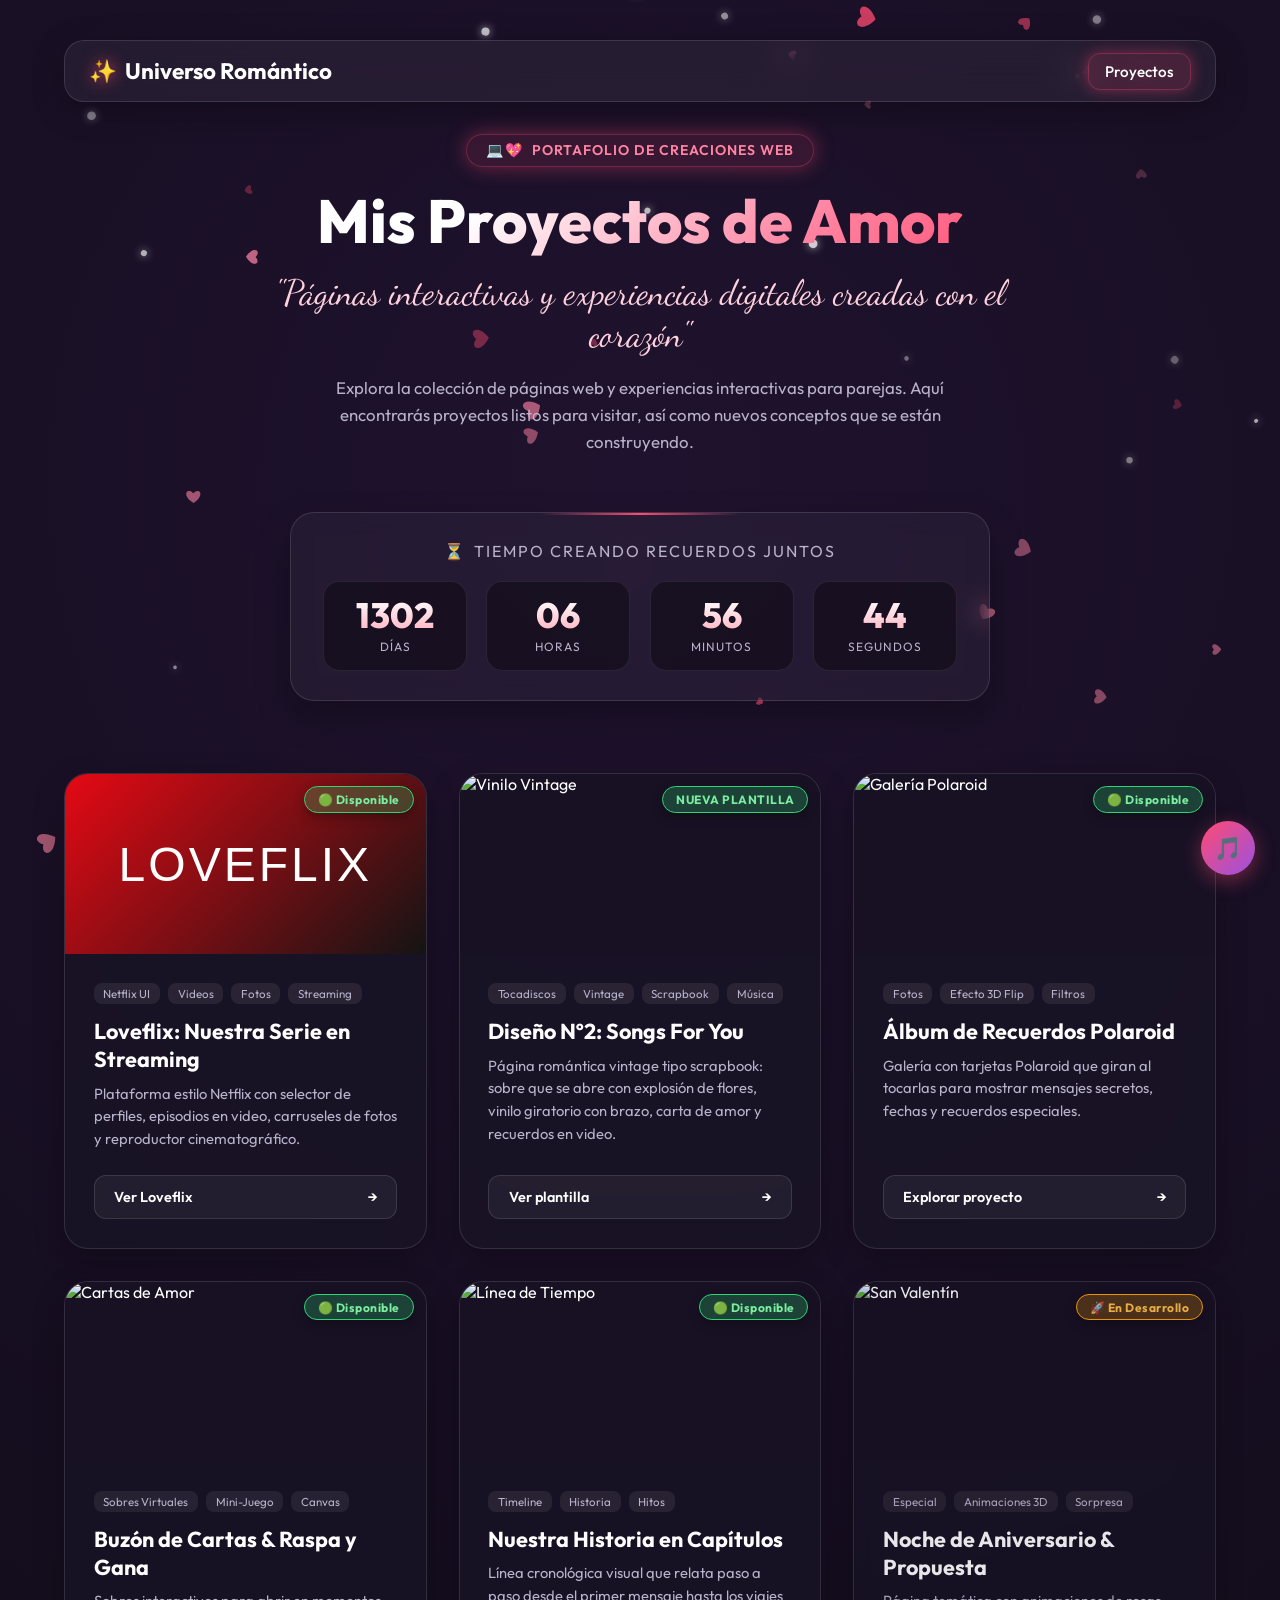
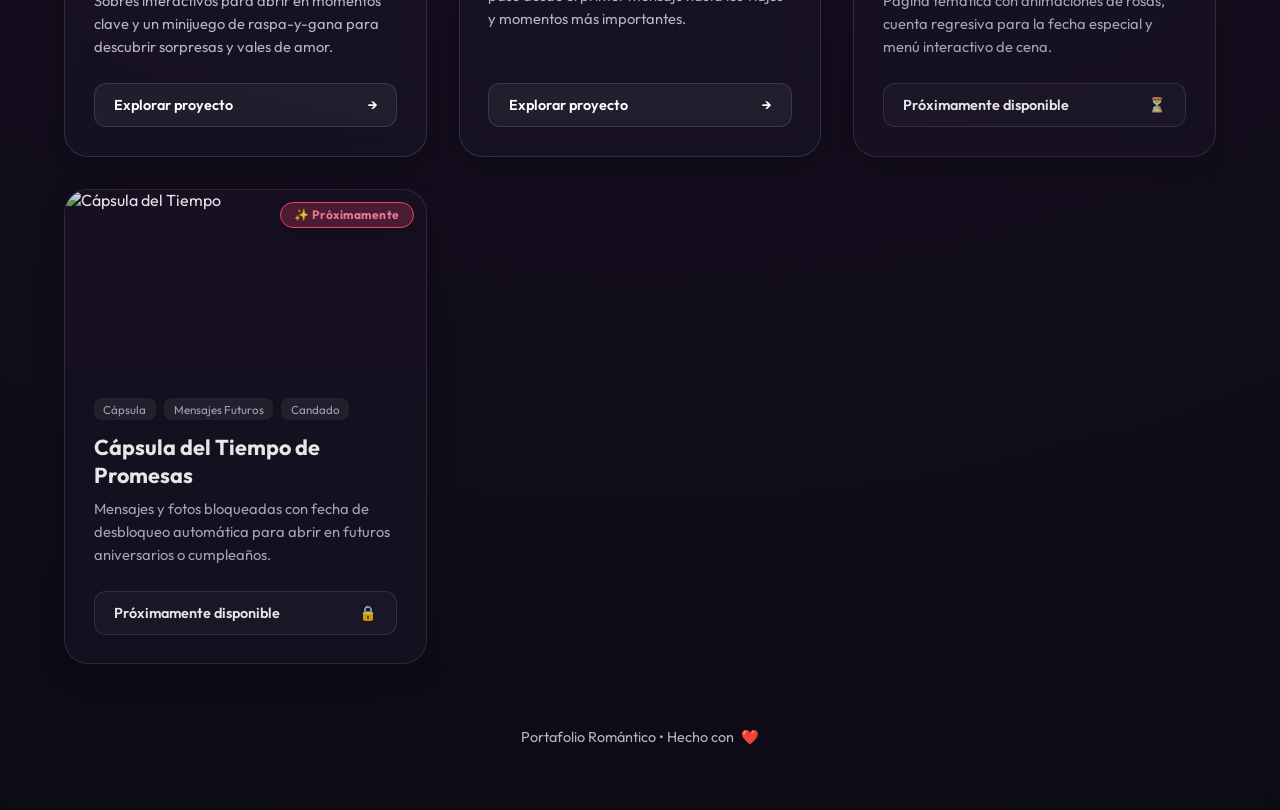
==== commit 2c0be3b0: "merge completo full hd 4k" ====
--- a/index.html
+++ b/index.html
@@ -78,24 +78,28 @@
     <!-- Grid de Proyectos Web Románticos -->
     <main class="options-grid">
 
-      <!-- Plantilla 1: Carta de Amor (NUEVO) -->
-      <a href="plantillas/carta-de-amor/index.html" class="project-card">
-        <div class="project-thumb-box">
-          <img src="https://images.unsplash.com/photo-1518199266791-5375a83190b7?w=600&auto=format&fit=crop" alt="Carta de Amor">
-          <span class="project-badge-status status-live">NUEVA PLANTILLA</span>
-        </div>
-        <div class="project-content">
-          <div class="project-tags">
-            <span class="p-tag">Carta de Amor</span>
-            <span class="p-tag">Carrusel</span>
-            <span class="p-tag">Contador</span>
-            <span class="p-tag">Música</span>
-          </div>
-          <h2 class="project-title">Diseño Nº1: Carta de Amor</h2>
-          <p class="project-desc">Nuestra primera plantilla: carta de amor con máquina de escribir, carrusel de fotos, contador de amor y música personalizada.</p>
-          <div class="project-btn">
-            <span>Ver plantilla</span>
-            <span>&#8594;</span>
+<!-- Proyecto 1: LoveFlix-->
+      <a href="plantillas\Loveflix\loveflix.html" class="project-card">
+        <div class="project-thumb-box">
+          <div style="width:100%; height:100%; background: linear-gradient(135deg, #E50914, #141414); display:flex; align-items:center; justify-content:center; font-family:'Bebas Neue', cursive, sans-serif; font-size:3rem; color:#fff; letter-spacing:3px;">
+            LOVEFLIX
+          </div>
+          <span class="project-badge-status status-live">🟢 Disponible</span>
+        </div>
+        <div class="project-content">
+          <div class="project-tags">
+            <span class="p-tag">Netflix UI</span>
+            <span class="p-tag">Videos</span>
+            <span class="p-tag">Fotos</span>
+            <span class="p-tag">Streaming</span>
+          </div>
+          <h2 class="project-title">Loveflix: Nuestra Serie en Streaming</h2>
+          <p class="project-desc">
+            Plataforma estilo Netflix con selector de perfiles, episodios en video, carruseles de fotos y reproductor cinematográfico.
+          </p>
+          <div class="project-btn">
+            <span>Ver Loveflix</span>
+            <span>→</span>
           </div>
         </div>
       </a>
@@ -122,28 +126,6 @@
         </div>
       </a>
 
-      <!-- Proyecto 1: Música & Reproductor -->
-      <a href="proyectos/musica.html" class="project-card">
-        <div class="project-thumb-box">
-          <img src="https://images.unsplash.com/photo-1518199266791-5375a83190b7?w=600&auto=format&fit=crop" alt="Banda Sonora">
-          <span class="project-badge-status status-live">🟢 Disponible</span>
-        </div>
-        <div class="project-content">
-          <div class="project-tags">
-            <span class="p-tag">Música</span>
-            <span class="p-tag">Vinilo 3D</span>
-            <span class="p-tag">Audio</span>
-          </div>
-          <h2 class="project-title">Nuestra Banda Sonora</h2>
-          <p class="project-desc">
-            Página interactiva con reproductor estilo disco de vinilo, listas de canciones con dedicatorias y barra de progreso.
-          </p>
-          <div class="project-btn">
-            <span>Explorar proyecto</span>
-            <span>→</span>
-          </div>
-        </div>
-      </a>
 
       <!-- Proyecto 2: Galería Polaroid -->
       <a href="proyectos/galeria.html" class="project-card">
